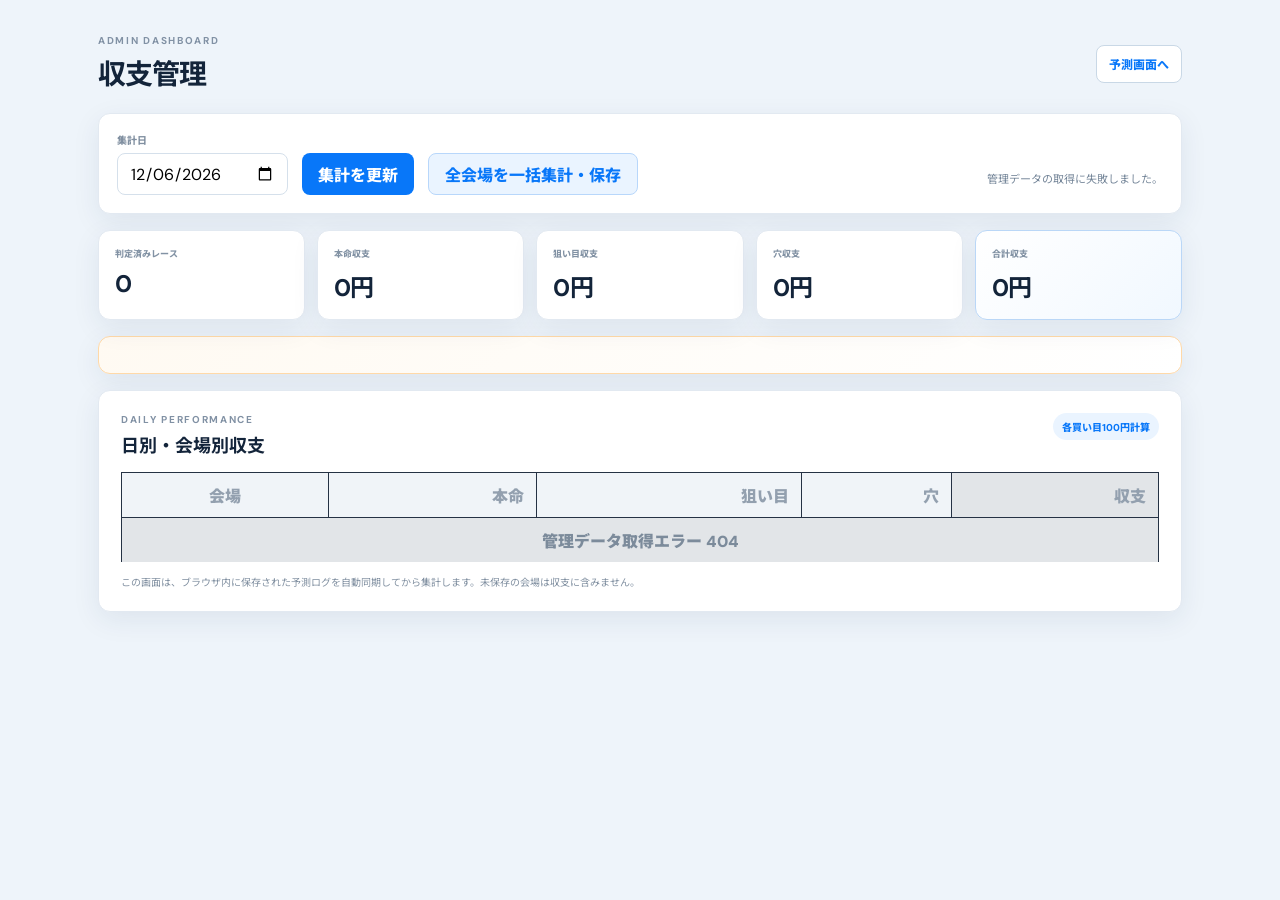
==== admin.html @ e67171b4 "Add files via upload" ====
<!doctype html>
<html lang="ja">
<head>
  <meta charset="UTF-8">
  <meta name="viewport" content="width=device-width, initial-scale=1.0">
  <meta name="robots" content="noindex,nofollow">
  <title>管理画面 | BOAT PREDICT AI</title>
  <link rel="preconnect" href="https://fonts.googleapis.com">
  <link rel="preconnect" href="https://fonts.gstatic.com" crossorigin>
  <link href="https://fonts.googleapis.com/css2?family=DM+Sans:wght@400;600;700;800&family=Noto+Sans+JP:wght@400;600;700;800&display=swap" rel="stylesheet">
  <link rel="stylesheet" href="styles.css?v=20260615-admin-1">
</head>
<body class="admin-page">
  <main class="admin-shell">
    <header class="admin-header">
      <div>
        <p class="eyebrow">ADMIN DASHBOARD</p>
        <h1>収支管理</h1>
      </div>
      <a href="/" class="admin-back">予測画面へ</a>
    </header>

    <section class="admin-control card">
      <div>
        <label for="adminDate">集計日</label>
        <input id="adminDate" type="date">
      </div>
      <button id="adminReload" type="button">集計を更新</button>
      <button id="adminBatchSave" class="admin-secondary-button" type="button">全会場を一括集計・保存</button>
      <p id="adminStatus">管理データを読み込みます。</p>
    </section>

    <section class="admin-summary">
      <article class="card">
        <small>判定済みレース</small>
        <strong id="adminRaceCount">0</strong>
      </article>
      <article class="card">
        <small>本命収支</small>
        <strong id="adminHonmeiTotal">0円</strong>
      </article>
      <article class="card">
        <small>狙い目収支</small>
        <strong id="adminNeraiTotal">0円</strong>
      </article>
      <article class="card">
        <small>穴収支</small>
        <strong id="adminAnaTotal">0円</strong>
      </article>
      <article class="card total">
        <small>合計収支</small>
        <strong id="adminNetTotal">0円</strong>
      </article>
    </section>

    <section id="adminCoverage" class="admin-coverage card" hidden></section>

    <section class="card admin-table-card">
      <div class="admin-table-head">
        <div>
          <p class="eyebrow">DAILY PERFORMANCE</p>
          <h2 id="adminTableTitle">日別・会場別収支</h2>
        </div>
        <span>各買い目100円計算</span>
      </div>
      <div class="admin-table-wrap">
        <table class="admin-table">
          <thead>
            <tr>
              <th>会場</th>
              <th>本命</th>
              <th>狙い目</th>
              <th>穴</th>
              <th>収支</th>
            </tr>
          </thead>
          <tbody id="adminTableBody"></tbody>
          <tfoot id="adminTableFoot"></tfoot>
        </table>
      </div>
      <p class="admin-note">この画面は、ブラウザ内に保存された予測ログを自動同期してから集計します。未保存の会場は収支に含みません。</p>
    </section>
  </main>
  <script src="admin.js?v=20260615-admin-1"></script>
</body>
</html>
---- styles.css ----
:root {
  --navy: #07192c;
  --navy-2: #0d263f;
  --blue: #0877f9;
  --blue-soft: #eaf4ff;
  --cyan: #00b7d8;
  --ink: #13243a;
  --muted: #718096;
  --line: #e2e9f1;
  --bg: #f3f7fb;
  --white: #fff;
  --red: #e8334a;
  --yellow: #f2cf29;
  --green: #10a979;
  --shadow: 0 8px 28px rgba(20, 50, 84, .08);
}

* { box-sizing: border-box; }

html { scroll-behavior: smooth; }

body {
  margin: 0;
  color: var(--ink);
  background: var(--bg);
  font-family: "DM Sans", "Noto Sans JP", sans-serif;
  -webkit-font-smoothing: antialiased;
}

button, input, select { font: inherit; }
button, select { cursor: pointer; }

.app-shell {
  min-height: 100vh;
  display: grid;
  grid-template-columns: 238px minmax(0, 1fr);
}

.sidebar {
  position: fixed;
  inset: 0 auto 0 0;
  width: 238px;
  z-index: 5;
  display: flex;
  flex-direction: column;
  padding: 29px 20px 22px;
  color: #fff;
  background:
    radial-gradient(circle at 10% 80%, rgba(0, 183, 216, .12), transparent 30%),
    linear-gradient(180deg, #06172a, #071d34);
}

.brand {
  display: flex;
  align-items: center;
  gap: 12px;
  margin: 0 8px 45px;
  color: #fff;
  font-size: 12px;
  line-height: 1.1;
  letter-spacing: .16em;
  text-decoration: none;
}

.brand b { color: #42b9ff; }

.brand-mark {
  width: 39px;
  height: 39px;
  display: grid;
  place-items: center;
  border-radius: 10px;
  background: linear-gradient(145deg, #1699ff, #0066ed);
  box-shadow: 0 5px 18px rgba(0, 111, 255, .35);
}

.brand-mark svg { width: 27px; fill: none; stroke: white; stroke-width: 2.2; }

.main-nav { display: grid; gap: 8px; }

.nav-item {
  display: flex;
  align-items: center;
  gap: 13px;
  padding: 13px 15px;
  border-radius: 9px;
  color: #8fa5ba;
  font-size: 14px;
  font-weight: 600;
  text-decoration: none;
  transition: .2s ease;
}

.nav-item:hover { color: #fff; background: rgba(255,255,255,.05); }
.nav-item.active { color: #fff; background: linear-gradient(90deg, rgba(22, 133, 255, .24), rgba(22, 133, 255, .08)); }
.nav-item.active::before { content: ""; position: absolute; left: 20px; width: 3px; height: 24px; border-radius: 4px; background: #1685ff; }
.nav-icon { width: 22px; color: #43a7ff; font-size: 23px; line-height: 1; text-align: center; }

.model-card {
  margin-top: auto;
  padding: 16px;
  border: 1px solid rgba(104, 180, 255, .16);
  border-radius: 11px;
  background: rgba(7, 39, 68, .75);
}

.model-head { display: flex; align-items: center; gap: 7px; color: #b9cee0; font-size: 10px; font-weight: 700; letter-spacing: .1em; }
.model-head span:last-child { margin-left: auto; color: #54aef7; letter-spacing: 0; }
.pulse-dot { width: 6px; height: 6px; border-radius: 50%; background: #28dba8; box-shadow: 0 0 0 4px rgba(40,219,168,.1); }
.model-card p { margin: 11px 0; color: #d9e6f1; font-size: 11px; line-height: 1.7; }
.model-meter { height: 3px; border-radius: 4px; background: #173b5d; overflow: hidden; }
.model-meter span { display: block; width: 82%; height: 100%; background: linear-gradient(90deg, #0877f9, #1ad2dc); }
.model-card small { display: block; margin-top: 8px; color: #5f7e9a; font-size: 9px; }
.sidebar-note { margin: 16px 5px 0; color: #55728d; font-size: 9px; line-height: 1.55; }

main { grid-column: 2; min-width: 0; padding: 0 34px 28px; }

.topbar {
  height: 102px;
  display: flex;
  align-items: center;
  justify-content: space-between;
}

.eyebrow { margin: 0 0 5px; color: #8191a4; font-size: 10px; font-weight: 700; letter-spacing: .17em; }
.topbar h1 { margin: 0; font-size: 24px; letter-spacing: -.03em; }
.top-actions { display: flex; align-items: center; gap: 12px; }
.icon-button { width: 37px; height: 37px; border: 1px solid var(--line); border-radius: 9px; color: #6c7d90; background: #fff; }
.status-chip { display: flex; align-items: center; gap: 7px; padding: 9px 12px; border: 1px solid var(--line); border-radius: 9px; color: #64778b; background: #fff; font-size: 11px; }
.status-chip span { width: 6px; height: 6px; border-radius: 50%; background: #13bc84; }
.status-chip.is-warming span { background: #f5a524; }
.status-chip.is-error span { background: #e5484d; }

.selection-panel {
  display: grid;
  grid-template-columns: 170px 165px minmax(300px, 1fr) 180px;
  gap: 18px;
  align-items: end;
  padding: 20px 22px;
  border: 1px solid var(--line);
  border-radius: 12px;
  background: #fff;
  box-shadow: var(--shadow);
}

.field label, .field-label { display: block; margin-bottom: 8px; color: #687b8f; font-size: 11px; font-weight: 700; }
.field input, .field select {
  width: 100%;
  height: 44px;
  padding: 0 13px;
  border: 1px solid #d7e0e9;
  border-radius: 8px;
  outline: none;
  color: var(--ink);
  background: #fff;
  font-size: 13px;
  font-weight: 600;
}
.field input:focus, .field select:focus { border-color: #7ab9ff; box-shadow: 0 0 0 3px rgba(8,119,249,.08); }
.field-label small { margin-left: 6px; color: #9aa8b5; font-size: 8px; font-weight: 500; }
.venue-status-hint { display: block; margin-top: 6px; color: #0a9a70; font-size: 8px; font-weight: 800; letter-spacing: .02em; }
.recent-dates { display: grid; grid-template-columns: repeat(4, 1fr); gap: 3px; margin-top: 6px; }
.recent-date { min-width: 0; padding: 5px 3px; border: 1px solid #dce4ec; border-radius: 5px; color: #7b8b9c; background: #f8fafc; font-size: 7px; line-height: 1.2; }
.recent-date span, .recent-date b { display: block; white-space: nowrap; }
.recent-date b { margin-top: 2px; color: #0b986f; font-size: 6px; }
.recent-date:hover { border-color: #9cc9f8; color: #0877f9; }
.recent-date.active { border-color: #0877f9; color: #0877f9; background: #eef7ff; }
.recent-date.has-results { border-color: #b9e3d5; background: #f0fbf7; }
.recent-date.active.has-results { border-color: #10a979; box-shadow: 0 0 0 2px rgba(16,169,121,.08); }

.race-selector {
  display: grid;
  grid-template-columns: repeat(12, minmax(22px, 1fr));
  gap: 4px;
}

.race-button {
  height: 50px;
  padding: 0;
  border: 1px solid #dce4ec;
  color: #74859a;
  background: #fff;
  font-size: 11px;
  font-weight: 700;
}
.race-number, .race-result { display: block; }
.race-result { min-height: 9px; margin-top: 3px; color: #10a979; font-size: 7px; letter-spacing: .02em; }
.race-button.verified { border-color: #b7e2d4; background: #f3fbf8; }
.race-button.verified.active .race-result { color: #b9f7e4; }
.race-button:first-child { border-radius: 8px 0 0 8px; }
.race-button:last-child { border-radius: 0 8px 8px 0; }
.race-button:hover { color: var(--blue); background: #f5faff; }
.race-button.active { position: relative; z-index: 1; border-color: var(--blue); color: #fff; background: var(--blue); box-shadow: 0 5px 14px rgba(8,119,249,.25); }
.race-button.completed { color: #738294; background: #f2f5f8; }
.race-button.completed:not(.verified)::after { content: ""; display: block; width: 4px; height: 4px; margin: 2px auto 0; border-radius: 50%; background: #10a979; }
.race-button.completed.active { color: #fff; background: #53687d; border-color: #53687d; box-shadow: 0 5px 14px rgba(67,87,107,.22); }
.race-button.completed.active::after { background: #77efc9; }

.predict-button {
  height: 44px;
  border: 0;
  border-radius: 8px;
  color: #fff;
  background: linear-gradient(120deg, #0877f9, #0766df);
  box-shadow: 0 6px 16px rgba(8,119,249,.25);
  font-size: 13px;
  font-weight: 700;
  transition: transform .18s, box-shadow .18s;
}
.predict-button:hover { transform: translateY(-1px); box-shadow: 0 9px 22px rgba(8,119,249,.32); }
.predict-button:active { transform: translateY(0); }
.button-spark { margin-right: 6px; color: #8eeaff; }

.demo-notice {
  display: flex;
  align-items: center;
  gap: 10px;
  margin: 12px 2px 0;
  color: #718096;
  font-size: 10px;
}
.demo-notice b { padding: 3px 7px; border-radius: 4px; color: #0877f9; background: #e5f2ff; font-size: 9px; letter-spacing: .1em; }

.plan-panel {
  display: grid;
  grid-template-columns: minmax(0, 1.15fr) minmax(320px, .85fr) auto;
  gap: 14px;
  align-items: center;
  margin-top: 14px;
  padding: 18px 20px;
  border: 1px solid #d9e5f0;
  border-radius: 12px;
  background: linear-gradient(135deg, #fff, #f3f9ff);
  box-shadow: var(--shadow);
}
.plan-copy h2 { margin: 0; font-size: 18px; letter-spacing: -.02em; }
.plan-copy p:last-child { margin: 7px 0 0; color: #65778a; font-size: 10px; line-height: 1.6; }
.plan-cards { display: grid; grid-template-columns: 1fr 1fr; gap: 8px; }
.plan-card { padding: 12px; border: 1px solid #e0e8f0; border-radius: 9px; background: #fff; }
.plan-card span { display: block; margin-bottom: 5px; color: #8d9aa8; font-size: 8px; font-weight: 800; letter-spacing: .12em; }
.plan-card strong { display: block; font-size: 15px; }
.plan-card p { margin: 6px 0 0; color: #8493a4; font-size: 9px; line-height: 1.45; }
.plan-card.premium { border-color: #9dccff; background: linear-gradient(145deg, #eef7ff, #fff); }
.plan-card.premium span, .plan-card.premium strong { color: #0877f9; }
.plan-actions { display: grid; gap: 6px; }
.plan-action { min-width: 112px; padding: 8px 10px; border: 1px solid #cfe0ee; border-radius: 7px; color: #617489; background: #fff; font-size: 9px; font-weight: 800; }
.plan-action.active { border-color: #0877f9; color: #fff; background: #0877f9; box-shadow: 0 4px 12px rgba(8,119,249,.2); }

.race-summary {
  display: flex;
  justify-content: space-between;
  align-items: center;
  min-height: 118px;
  padding: 22px 4px 18px;
}
.rainbow-manshu-banner {
  position: relative;
  display: flex;
  align-items: center;
  justify-content: space-between;
  gap: 14px;
  margin-bottom: 14px;
  padding: 16px 18px;
  border-radius: 14px;
  color: #fff;
  background: linear-gradient(90deg, #ff2f6d, #ff9f1c, #ffe600, #12d176, #00a8ff, #725cff, #ff2f6d);
  background-size: 260% 100%;
  box-shadow: 0 18px 45px rgba(255, 80, 120, .24);
  animation: rainbow-flow 5s linear infinite;
  overflow: hidden;
}
.gold-hit-banner {
  color: #3b2a00;
  background: linear-gradient(135deg, #fff8d2, #ffd86b, #b88010, #fff0a6);
  background-size: 220% 100%;
  box-shadow: 0 18px 45px rgba(206, 151, 32, .24);
}
.gold-hit-banner::after { background: rgba(255, 255, 255, .18); }
.gold-hit-banner .eyebrow { color: rgba(55, 38, 0, .7); }
.gold-hit-banner strong {
  color: #fff4b8;
  text-shadow: 0 1px 0 #5f4300, 0 0 14px rgba(255, 236, 126, .85);
  -webkit-text-stroke: .4px #604400;
}
.gold-hit-banner span { color: #4a3500; }
.gold-hit-banner .manshu-list b { color: #3b2a00; background: rgba(255,255,255,.38); }
.rainbow-manshu-banner::after {
  content: "";
  position: absolute;
  inset: 1px;
  border-radius: 13px;
  background: rgba(8, 18, 38, .18);
  pointer-events: none;
}
.rainbow-manshu-banner > * { position: relative; z-index: 1; }
.rainbow-manshu-banner .eyebrow { margin: 0 0 4px; color: rgba(255,255,255,.82); }
.rainbow-manshu-banner strong { display: block; font-size: 22px; letter-spacing: -.03em; }
.rainbow-manshu-banner span { display: block; margin-top: 3px; font-size: 11px; font-weight: 800; }
.manshu-list { display: flex; flex-wrap: wrap; justify-content: flex-end; gap: 6px; max-width: 48%; }
.manshu-list b { padding: 5px 7px; border-radius: 999px; background: rgba(255,255,255,.22); font-size: 9px; white-space: nowrap; }
@keyframes rainbow-flow {
  from { background-position: 0% 50%; }
  to { background-position: 260% 50%; }
}
.race-summary h2 { display: inline; margin: 0 11px 0 0; font-size: 21px; }
.race-time { display: inline; color: #708196; font-size: 12px; font-weight: 600; }
.race-title-line { display: flex; align-items: center; flex-wrap: wrap; gap: 8px; }
.race-type-badge { padding: 5px 9px; border-radius: 999px; font-size: 9px; font-weight: 800; }
.race-type-badge.solid { color: #0877f9; background: #e7f3ff; }
.race-type-badge.balanced { color: #8a6810; background: #fff5d7; }
.race-type-badge.upset { color: #d14a5a; background: #fff0f2; }
.race-type-description { margin: 8px 0 0; color: #8190a1; font-size: 10px; }
.prediction-phase { display: inline-flex; align-items: center; gap: 7px; margin-top: 8px; padding: 5px 8px; border-radius: 5px; font-size: 8px; font-weight: 700; }
.prediction-phase::before { content: ""; width: 5px; height: 5px; border-radius: 50%; }
.prediction-phase.advance { color: #6c61ad; background: #f0edff; }
.prediction-phase.advance::before { background: #7b69d1; }
.prediction-phase.waiting { color: #9a7312; background: #fff7df; }
.prediction-phase.waiting::before { background: #e4ac28; }
.prediction-phase.live { color: #087b59; background: #e7faf3; }
.prediction-phase.live::before { background: #10a979; }
.prediction-phase.completed { color: #65778a; background: #edf2f6; }
.prediction-phase.completed::before { background: #708397; }
.race-tendency { display: flex; gap: 7px; margin-top: 9px; }
.tendency-chip { padding: 5px 8px; border-radius: 5px; font-size: 8px; font-weight: 600; }
.tendency-chip b { margin-left: 3px; font-size: 10px; }
.tendency-chip.solid { color: #0877f9; background: #e8f4ff; }
.tendency-chip.upset { color: #d84e60; background: #fff0f2; }
.condition-grid { display: flex; align-items: center; }
.condition { min-width: 135px; display: flex; align-items: center; gap: 10px; padding: 0 20px; border-left: 1px solid var(--line); }
.condition:first-child { border-left: 0; }
.condition-icon { width: 28px; color: #39a0f8; font-size: 24px; text-align: center; }
.weather-icon { color: #f0ae22; }
.condition small { display: block; margin-bottom: 3px; color: #91a0af; font-size: 9px; }
.condition strong { font-size: 12px; white-space: nowrap; }

.bet-decision-card {
  display: grid;
  grid-template-columns: minmax(180px, .75fr) minmax(240px, 1.35fr) minmax(220px, 1fr);
  gap: 16px;
  align-items: center;
  margin-bottom: 18px;
  padding: 18px 22px;
  border: 1px solid #dce7f1;
  border-radius: 13px;
  background: linear-gradient(135deg, #fbfdff, #f5f9fd);
  box-shadow: var(--shadow);
}
.bet-decision-card h2 { margin: 0; font-size: 17px; }
.bet-decision-card h2 span { display: inline-block; margin-left: 8px; padding: 5px 9px; border-radius: 999px; font-size: 10px; vertical-align: middle; }
.bet-decision-card.kenjitsu h2 span { color: #0877f9; background: #e7f3ff; }
.bet-decision-card.shobu h2 span { color: #9a6a00; background: #fff3d7; }
.bet-decision-card.ana h2 span { color: #d14a5a; background: #fff0f2; }
.bet-decision-card.miokuri h2 span { color: #65778a; background: #edf2f6; }
.bet-decision-body strong { display: block; margin-bottom: 6px; font-size: 15px; }
.bet-decision-body p { margin: 0; color: #66788a; font-size: 10px; line-height: 1.6; }
.bet-decision-tickets { display: flex; flex-wrap: wrap; justify-content: flex-end; gap: 7px; }
.bet-decision-tickets span { padding: 7px 9px; border-radius: 8px; color: #31465b; background: #fff; border: 1px solid #e2eaf2; font-size: 10px; font-weight: 800; }
.bet-decision-tickets b { margin-right: 6px; color: #0877f9; }
.bet-decision-tickets small { margin-left: 6px; color: #8a99a9; font-size: 8px; }
.bet-decision-tickets .no-bet { border-color: #d7e0e8; background: #f7f9fb; }
.bet-decision-tickets .no-bet b { color: #65778a; }

.official-card { margin-bottom: 18px; padding: 21px 24px; border-color: #cbd9e6; background: linear-gradient(135deg, #f7fbff, #fff 58%); }
.official-source { display: flex; align-items: center; justify-content: space-between; }
.official-source h2 { margin: 0; font-size: 16px; }
.official-link { padding: 7px 10px; border: 1px solid #cbddeb; border-radius: 6px; color: #2674b7; background: #fff; font-size: 9px; font-weight: 700; text-decoration: none; }
.official-content { display: grid; grid-template-columns: 1.2fr .8fr .8fr 1.8fr; gap: 18px; align-items: center; margin-top: 17px; }
.official-content small { display: block; margin-bottom: 7px; color: #8a9aaa; font-size: 9px; }
.official-focus > div { display: flex; align-items: center; gap: 6px; }
.official-focus i { color: #8496a8; font-size: 10px; font-style: normal; }
.official-mark { display: inline-grid; place-items: center; width: 21px; height: 21px; margin-left: 5px; border-radius: 50%; font-size: 10px; font-weight: 800; }
.official-mark.main { color: #fff; background: #0877f9; }
.official-mark.second { color: #0877f9; background: #dceeff; }
.official-mark.third { color: #7a6b2e; background: #fff1bd; }
.official-mark.fourth { color: #768594; background: #edf1f4; }
.official-stat { padding-left: 17px; border-left: 1px solid #dce6ee; }
.official-stat strong { display: block; font-size: 18px; }
.official-stat span { color: #8494a5; font-size: 8px; }
.official-summary { margin: 0; color: #52687e; font-size: 10px; line-height: 1.7; }
.official-note { margin: 15px 0 0; padding-top: 11px; border-top: 1px solid #e1e9f0; color: #96a3b0; font-size: 8px; }

.result-card { margin-bottom: 18px; padding: 22px 24px; border-color: #b9dfd2; background: linear-gradient(135deg, #f4fffb, #fff 55%); }
.result-hit-badge { padding: 7px 10px; border-radius: 6px; font-size: 10px; font-weight: 800; }
.result-hit-badge.hit { color: #087b59; background: #ddf8ee; }
.result-hit-badge.miss { color: #b35b21; background: #fff0df; }
.result-grid { display: grid; grid-template-columns: 1.35fr repeat(3, 1fr); gap: 18px; align-items: center; margin-top: 18px; }
.result-grid small { display: block; margin-bottom: 7px; color: #8a9aaa; font-size: 9px; }
.official-result { display: flex; align-items: center; gap: 7px; }
.official-result i { color: #7b8c9d; font-size: 11px; font-style: normal; }
.result-stat { padding-left: 18px; border-left: 1px solid #dce9e5; }
.result-stat strong { font-size: 17px; }
.result-comment { margin: 16px 0 0; padding-top: 13px; border-top: 1px solid #e1ece8; color: #607488; font-size: 10px; line-height: 1.65; }

.prediction-layout { display: grid; grid-template-columns: minmax(0, 1.48fr) minmax(310px, .82fr); gap: 18px; }
.right-stack { display: grid; gap: 18px; }
.card { border: 1px solid var(--line); border-radius: 12px; background: #fff; box-shadow: var(--shadow); }
.main-prediction { padding: 23px 24px; }
.ticket-card, .insight-card { padding: 20px 21px; }
.card-heading { display: flex; align-items: center; justify-content: space-between; }
.card-heading h2 { margin: 0; font-size: 16px; }
.confidence-badge { padding: 7px 10px; border-radius: 6px; color: #0877f9; background: #eaf4ff; font-size: 10px; font-weight: 700; }

.prediction-rows { display: grid; gap: 9px; margin-top: 19px; }
.prediction-row {
  display: grid;
  grid-template-columns: 35px 48px minmax(120px, .9fr) minmax(140px, 1.25fr) 76px;
  align-items: center;
  gap: 11px;
  min-height: 60px;
  padding: 7px 13px;
  border: 1px solid #e8edf3;
  border-radius: 9px;
  transition: .2s ease;
}
.prediction-row:first-child { border-color: #acd4ff; background: linear-gradient(90deg, #f0f8ff, #fff 60%); box-shadow: 0 4px 15px rgba(8,119,249,.08); }
.rank { color: #8b9aab; font-size: 12px; font-weight: 800; text-align: center; }
.rank b { font-size: 20px; color: #0877f9; }
.boat-number { width: 37px; height: 37px; display: grid; place-items: center; border-radius: 5px; font-weight: 800; box-shadow: inset 0 0 0 1px rgba(0,0,0,.08); }
.boat-1 { color: #172536; background: #fff; }
.boat-2 { color: #fff; background: #3f4650; }
.boat-3 { color: #fff; background: #e63b43; }
.boat-4 { color: #fff; background: #4289de; }
.boat-5 { color: #172536; background: #f4dd36; }
.boat-6 { color: #fff; background: #35a975; }
.racer-name strong { display: block; font-size: 13px; }
.racer-name span { color: #99a6b4; font-size: 9px; }
.score-bar { height: 5px; border-radius: 5px; background: #edf1f5; overflow: hidden; }
.score-bar span { display: block; height: 100%; border-radius: inherit; background: linear-gradient(90deg, #0877f9, #25c5e4); }
.score-detail { margin-top: 5px; color: #8c9aaa; font-size: 9px; }
.win-rate { text-align: right; }
.win-rate strong { display: block; font-size: 16px; }
.win-rate span { color: #95a2b1; font-size: 9px; }

.ticket-type { padding: 5px 8px; border-radius: 5px; color: #63758a; background: #f0f3f6; font-size: 9px; font-weight: 700; }
.ticket-section { margin-top: 15px; }
.ticket-section + .ticket-section { padding-top: 13px; border-top: 1px solid var(--line); }
.ticket-section-title { display: flex; align-items: center; justify-content: space-between; margin-bottom: 8px; }
.ticket-section-title b { font-size: 11px; }
.ticket-section-title span { color: #95a3b1; font-size: 8px; }
.solid-ticket-section .ticket-section-title b { color: #0877f9; }
.aim-ticket-section .ticket-section-title b { color: #9a6a00; }
.upset-ticket-section .ticket-section-title b { color: #dc5262; }
.main-ticket { display: flex; align-items: center; gap: 9px; margin-top: 17px; padding: 14px; border-radius: 9px; background: #071f37; }
.ticket-section .main-ticket { margin-top: 0; }
.aim-main-ticket { background: linear-gradient(120deg, #332a12, #182d3f); }
.upset-main-ticket { background: linear-gradient(120deg, #351b2b, #18253a); }
.ticket-label { margin-right: auto; color: #829cb3; font-size: 9px; }
.ticket-meta { margin-left: auto; color: #9db2c5; font-size: 8px; font-weight: 800; white-space: nowrap; }
.ticket-boat { width: 32px; height: 32px; display: grid; place-items: center; border-radius: 5px; font-size: 13px; font-weight: 800; }
.ticket-arrow { color: #567087; font-size: 11px; }
.sub-tickets { display: flex; gap: 7px; margin-top: 9px; }
.sub-ticket { flex: 1; display: grid; justify-items: center; gap: 3px; padding: 8px; border: 1px solid var(--line); border-radius: 7px; font-size: 11px; font-weight: 700; }
.sub-ticket-combo { display: flex; align-items: center; justify-content: center; gap: 5px; }
.sub-ticket-combo i { color: #91a0af; font-style: normal; }
.sub-ticket small { color: #8e9cac; font-size: 7px; white-space: nowrap; }
.sub-ticket.locked { color: #8796a6; background: #f2f5f8; border-style: dashed; }
.ticket-note { margin: 11px 0 0; padding: 9px 10px; border-radius: 8px; color: #738296; background: #f3f7fb; font-size: 9px; line-height: 1.5; }
.ticket-note.go { color: #0b8060; background: #e9faf4; }
.ticket-note.selective { color: #8a6810; background: #fff7df; }
.ticket-note.watch { color: #9b4956; background: #fff0f2; }
.ticket-note.kenjitsu { color: #0b6e94; background: #eaf7ff; }
.ticket-note.shobu { color: #94620b; background: #fff5df; }
.ticket-note.ana { color: #a23b55; background: #fff0f4; }
.ticket-note.miokuri { color: #6f7b88; background: #f1f4f7; }
.spark-icon { width: 31px; height: 31px; display: grid; place-items: center; border-radius: 50%; color: #fff; background: linear-gradient(135deg, #1688ff, #04c2d6); }
.scenario-text { margin: 14px 0 12px; color: #485d72; font-size: 11px; line-height: 1.75; }
.factor-list { display: flex; flex-wrap: wrap; gap: 6px; }
.factor { padding: 5px 7px; border-radius: 5px; color: #3479b9; background: #eef7ff; font-size: 9px; font-weight: 600; }

.value-card, .ranking-card { min-width: 0; margin-top: 18px; padding: 22px 24px; overflow: hidden; }
.value-legend { display: flex; align-items: center; gap: 9px; color: #8b99a9; font-size: 9px; }
.value-legend b { padding: 5px 8px; border-radius: 5px; color: #0877f9; background: #eaf4ff; }
.section-description { margin: 9px 0 16px; color: #8493a3; font-size: 10px; line-height: 1.6; }
.value-picks { display: grid; grid-template-columns: repeat(5, minmax(130px, 1fr)); gap: 9px; }
.value-pick { position: relative; padding: 14px; border: 1px solid var(--line); border-radius: 9px; background: #fbfdff; }
.value-pick:first-child { border-color: #9dccff; background: linear-gradient(145deg, #eef7ff, #fff); }
.locked-pick { min-height: 138px; display: flex; flex-direction: column; justify-content: center; border-style: dashed; background: #f8fbfe; }
.locked-pick strong { font-size: 13px; }
.locked-pick p { margin: 8px 0; color: #7d8c9b; font-size: 9px; line-height: 1.45; }
.locked-pick a { color: #0877f9; font-size: 9px; font-weight: 800; text-decoration: none; }
.value-rank { position: absolute; top: 9px; right: 10px; color: #a1adba; font-size: 9px; font-weight: 700; }
.value-combination { display: flex; align-items: center; gap: 5px; margin-bottom: 13px; }
.value-combination .table-boat { width: 27px; height: 27px; }
.value-combination i { color: #96a5b4; font-size: 9px; font-style: normal; }
.value-stats { display: grid; grid-template-columns: 1fr 1fr; gap: 8px; }
.value-stat small { display: block; margin-bottom: 2px; color: #9aa7b4; font-size: 8px; }
.value-stat strong { font-size: 12px; }
.value-score { margin-top: 11px; padding-top: 9px; border-top: 1px solid #e7edf3; display: flex; align-items: baseline; justify-content: space-between; }
.value-score span { color: #8090a0; font-size: 8px; }
.value-score strong { color: #0877f9; font-size: 16px; }
.value-judgement { display: inline-block; margin-top: 7px; padding: 3px 6px; border-radius: 4px; color: #0d956d; background: #e9faf4; font-size: 8px; font-weight: 700; }
.value-judgement.watch { color: #9a7312; background: #fff7df; }
.data-caution { margin: 12px 0 0; color: #a1adba; font-size: 9px; }

.ranking-tabs { display: flex; padding: 3px; border-radius: 7px; background: #edf2f7; }
.ranking-tab { padding: 6px 12px; border: 0; border-radius: 5px; color: #748599; background: transparent; font-size: 9px; font-weight: 700; }
.ranking-tab.active { color: #fff; background: #0877f9; box-shadow: 0 3px 8px rgba(8,119,249,.2); }
.race-ranking-list { width: 100%; min-width: 0; display: grid; grid-template-columns: repeat(6, minmax(0, 1fr)); gap: 8px; }
.race-rank-item { min-width: 0; width: 100%; padding: 12px; overflow: hidden; border: 1px solid var(--line); border-radius: 8px; color: inherit; background: #fff; text-align: left; transition: .18s ease; }
.race-rank-item:hover { border-color: #99caff; transform: translateY(-1px); }
.race-rank-item.selected { border-color: #0877f9; background: #eef7ff; }
.race-rank-item.completed { background: #f7f9fb; }
.race-rank-item.completed .race-rank-head span::before { content: "終了 "; color: #10a979; }
.race-rank-head { display: flex; align-items: center; justify-content: space-between; }
.race-rank-head, .race-rank-label { white-space: nowrap; }
.race-rank-head strong { font-size: 14px; }
.race-rank-head span { color: #96a4b3; font-size: 8px; }
.race-rank-meter { display: block; width: 100%; max-width: 100%; height: 4px; margin: 9px 0 6px; border-radius: 5px; background: #edf1f5; overflow: hidden; }
.race-rank-meter span { display: block; height: 100%; border-radius: inherit; background: linear-gradient(90deg, #0877f9, #23c1de); }
.race-rank-item.upset .race-rank-meter span { background: linear-gradient(90deg, #ed5265, #f2a84a); }
.race-rank-label { color: #718397; font-size: 8px; }

.premium-feature { position: relative; }
.premium-feature.is-locked { overflow: hidden; }
.premium-feature.is-locked > :not(.premium-lock) { filter: blur(1.2px); opacity: .52; pointer-events: none; }
.premium-lock {
  position: absolute;
  inset: 14px;
  z-index: 2;
  display: grid;
  place-items: center;
  align-content: center;
  padding: 18px;
  border: 1px solid #b9d9f7;
  border-radius: 10px;
  background: rgba(255,255,255,.86);
  text-align: center;
  backdrop-filter: blur(4px);
}
.premium-lock span { margin-bottom: 6px; color: #0877f9; font-size: 9px; font-weight: 900; letter-spacing: .16em; }
.premium-lock strong { font-size: 17px; }
.premium-lock p { max-width: 360px; margin: 8px 0 11px; color: #65778a; font-size: 10px; line-height: 1.55; }
.premium-lock a { padding: 8px 11px; border-radius: 7px; color: #fff; background: #0877f9; font-size: 10px; font-weight: 800; text-decoration: none; }
.is-premium .premium-lock { display: none; }
.performance-card { margin-top: 18px; padding: 22px 24px; min-height: 300px; }
.daily-performance { margin-top: 14px; padding: 15px; border: 1px solid #dfe8f1; border-radius: 10px; background: linear-gradient(145deg, #fbfdff, #f6faff); }
.daily-performance-head { display: flex; align-items: flex-start; justify-content: space-between; gap: 12px; margin-bottom: 12px; }
.daily-performance h3, .performance-card h2 { margin: 0; font-size: 15px; letter-spacing: -.02em; }
.daily-performance-head > span { padding: 5px 8px; border-radius: 5px; color: #0877f9; background: #eaf4ff; font-size: 9px; font-weight: 700; white-space: nowrap; }
.daily-performance-grid { display: grid; grid-template-columns: repeat(6, minmax(0, 1fr)); gap: 8px; }
.daily-stat { padding: 11px; border: 1px solid #e4ebf2; border-radius: 8px; background: #fff; }
.daily-stat small { display: block; margin-bottom: 5px; color: #8b99a8; font-size: 8px; font-weight: 700; }
.daily-stat strong { margin-right: 4px; color: #13243a; font-size: 22px; line-height: 1; }
.daily-stat span { color: #8e9bab; font-size: 9px; font-weight: 700; }
.daily-stat.hit strong { color: #0a9a70; }
.daily-stat.target strong { color: #d27a1f; }
.daily-stat.quinella strong { color: #8a63d2; }
.daily-stat.axis strong { color: #0877f9; }
.daily-performance-note { margin: 10px 0 0; color: #8b99a8; font-size: 9px; line-height: 1.5; }
.learning-note { margin: 0 0 14px; padding: 11px 13px; border-radius: 8px; color: #53677b; background: #f5f8fb; font-size: 10px; line-height: 1.65; }
.learning-note b { margin-right: 7px; color: #0877f9; }
.performance-race-list { display: grid; grid-template-columns: repeat(2, minmax(0, 1fr)); gap: 9px; margin-top: 14px; }
.performance-empty { margin: 0; color: #8393a4; font-size: 10px; }
.performance-race { padding: 12px; border: 1px solid var(--line); border-radius: 9px; background: #fff; }
.performance-race.hit { border-color: #bde4d6; background: #f3fbf8; }
.performance-race.miss { border-color: #f0c5cc; background: #fff7f8; }
.performance-race-head { display: flex; align-items: center; justify-content: space-between; gap: 8px; }
.performance-race-head strong { font-size: 14px; }
.performance-race-head span { padding: 4px 6px; border-radius: 5px; color: #7d8b9a; background: #edf2f6; font-size: 8px; font-weight: 700; white-space: nowrap; }
.performance-race.hit .performance-race-head span { color: #0b8d68; background: #daf6ec; }
.performance-race.miss .performance-race-head span { color: #cf4053; background: #ffe7eb; }
.performance-result { display: flex; align-items: baseline; gap: 7px; margin-top: 8px; }
.performance-result small { color: #96a4b3; font-size: 8px; font-weight: 700; }
.performance-result b { font-size: 12px; }
.performance-result em { margin-left: auto; color: #6f7f91; font-size: 9px; font-style: normal; }
.performance-money { display: grid; gap: 3px; margin-top: 8px; padding: 8px; border-radius: 7px; background: #f4f7fa; }
.performance-money small { color: #8d9aaa; font-size: 8px; font-weight: 800; }
.performance-money b { font-size: 14px; }
.performance-money span { color: #7e8d9d; font-size: 8px; line-height: 1.35; }
.performance-money.plus b { color: #0a9a70; }
.performance-money.minus b { color: #cf4053; }
.performance-picks { display: flex; flex-wrap: wrap; gap: 5px; margin-top: 9px; }
.performance-picks span { padding: 4px 6px; border-radius: 5px; color: #52677c; background: #eef3f8; font-size: 9px; font-weight: 700; }
.performance-picks span.matched { color: #fff; background: #10a979; }
.simulated-profit-card { margin-top: 16px; padding: 18px; border: 1px solid #d9e5f0; border-radius: 13px; background: linear-gradient(135deg, #fff, #f5faff); }
.simulated-profit-head { display: flex; align-items: flex-start; justify-content: space-between; gap: 14px; }
.simulated-profit-head h3 { margin: 0; font-size: 16px; letter-spacing: -.02em; }
.simulated-profit-head > span { padding: 7px 10px; border-radius: 999px; background: #eef4fb; font-size: 10px; font-weight: 900; white-space: nowrap; }
.simulated-profit-head > span.plus { color: #0a9a70; background: #e6f8f1; }
.simulated-profit-head > span.minus { color: #cf4053; background: #fff0f2; }
.simulated-profit-note { margin: 12px 0 0; color: #7f8e9e; font-size: 9px; line-height: 1.5; }
.strategy-profit-grid { display: grid; grid-template-columns: repeat(3, minmax(0, 1fr)); gap: 10px; margin-top: 14px; min-width: 0; }
.strategy-profit-grid article { min-width: 0; padding: 13px; border: 1px solid #e4ebf2; border-radius: 11px; background: #fff; box-shadow: 0 8px 20px rgba(19, 37, 58, .04); }
.strategy-profit-grid article.honmei { border-color: #cfe3ff; }
.strategy-profit-grid article.nerai { border-color: #d8e8df; }
.strategy-profit-grid article.ana { border-color: #f0d8df; }
.strategy-profit-title { display: flex; align-items: baseline; justify-content: space-between; gap: 8px; }
.strategy-profit-title small { color: #7d8c9c; font-size: 9px; font-weight: 900; letter-spacing: .08em; }
.strategy-profit-title span { color: #8b99a8; font-size: 8px; font-weight: 700; white-space: nowrap; }
.strategy-profit-grid strong { display: block; margin-top: 10px; font-size: clamp(20px, 2.2vw, 26px); line-height: 1; letter-spacing: -.03em; overflow-wrap: anywhere; }
.strategy-profit-metrics { display: grid; grid-template-columns: repeat(2, minmax(0, 1fr)); gap: 6px; margin-top: 12px; }
.strategy-profit-metrics span { display: grid; gap: 2px; min-width: 0; padding: 7px; border-radius: 8px; background: #f5f8fb; }
.strategy-profit-metrics small { color: #97a4b3; font-size: 7px; font-weight: 900; letter-spacing: .06em; }
.strategy-profit-metrics b { color: #33485d; font-size: 10px; line-height: 1.2; word-break: keep-all; }
.strategy-profit-grid article.plus strong { color: #0a9a70; }
.strategy-profit-grid article.minus strong { color: #cf4053; }

.racer-card { margin-top: 18px; padding: 22px 24px 10px; }
.legend { display: flex; align-items: center; gap: 7px; color: #8a99aa; font-size: 9px; }
.legend i { width: 28px; height: 3px; border-radius: 5px; background: linear-gradient(90deg, #0877f9 60%, #e1e7ed 60%); }
.table-wrap { margin-top: 15px; overflow-x: auto; }
table { width: 100%; border-collapse: collapse; min-width: 1120px; }
th { padding: 9px 10px; border-bottom: 1px solid var(--line); color: #93a0af; font-size: 9px; font-weight: 600; text-align: left; }
td { padding: 11px 10px; border-bottom: 1px solid #edf1f5; font-size: 11px; }
tbody tr:last-child td { border-bottom: 0; }
.table-boat { width: 25px; height: 25px; display: grid; place-items: center; border-radius: 4px; font-size: 10px; font-weight: 800; }
.grade { display: inline-block; min-width: 26px; padding: 3px 5px; border-radius: 4px; color: #1877c9; background: #ebf5fe; font-size: 9px; font-weight: 700; text-align: center; }
.grade.B1 { color: #718096; background: #f0f2f5; }
.ai-score { font-weight: 800; color: #0877f9; }
.exhibition-pending { color: #9ba7b3; font-size: 9px; }
.exhibition-impact { font-size: 9px; font-weight: 700; }
.exhibition-impact.up { color: #0a9a70; }
.exhibition-impact.down { color: #d15a69; }
.exhibition-impact.flat { color: #8998a7; }
.popularity { display: flex; align-items: center; gap: 7px; }
.popularity span { height: 4px; max-width: 55px; border-radius: 5px; background: #b9c4cf; }
.racer-comment { min-width: 190px; color: #52687d; font-size: 10px; line-height: 1.55; }
.racer-comment b { display: inline-block; margin-right: 5px; padding: 2px 5px; border-radius: 4px; color: #0877f9; background: #eaf4ff; font-size: 7px; letter-spacing: .05em; }
.comment-disclaimer { margin: 9px 0 3px; color: #9ca8b4; font-size: 8px; }

.loading-state { padding: 65px 20px; text-align: center; }
.radar { position: relative; width: 64px; height: 64px; margin: 0 auto 20px; border: 1px solid #abd3ff; border-radius: 50%; background: #eaf5ff; overflow: hidden; }
.radar::before, .radar::after { content: ""; position: absolute; background: #bcdcff; }
.radar::before { width: 1px; height: 100%; left: 50%; }
.radar::after { width: 100%; height: 1px; top: 50%; left: 0; }
.radar span { position: absolute; inset: 9px; border: 1px solid #c9e3ff; border-radius: 50%; }
.radar i { position: absolute; inset: 50% 50% 0 0; transform-origin: bottom right; background: linear-gradient(45deg, transparent 45%, rgba(8,119,249,.45)); animation: scan 1s linear infinite; }
.loading-state h2 { margin: 0 0 7px; font-size: 17px; }
.loading-state p { color: #8191a2; font-size: 11px; }
.loading-bar { width: 240px; height: 4px; margin: 18px auto 0; border-radius: 4px; background: #dfe8f0; overflow: hidden; }
.loading-bar span { display: block; width: 35%; height: 100%; background: #0877f9; animation: loading 1.2s ease-in-out infinite; }
.unavailable-state { margin-top: 18px; padding: 38px 24px; border: 1px solid #d7e2eb; border-radius: 12px; background: #fff; text-align: center; box-shadow: var(--shadow); }
.unavailable-state strong { display: block; color: #40566b; font-size: 17px; }
.unavailable-state p { margin: 9px 0 15px; color: #8493a3; font-size: 11px; }
.unavailable-state a { color: #0877f9; font-size: 10px; font-weight: 700; text-decoration: none; }
@keyframes scan { to { transform: rotate(360deg); } }
@keyframes loading { from { transform: translateX(-110%); } to { transform: translateX(300%); } }

footer { display: flex; justify-content: space-between; padding: 22px 3px 0; color: #9aa7b3; font-size: 9px; }

.admin-page { background: #eef4fa; }
.admin-shell { max-width: 1120px; margin: 0 auto; padding: 34px 18px 46px; }
.admin-header { display: flex; align-items: center; justify-content: space-between; gap: 16px; margin-bottom: 20px; }
.admin-header h1 { margin: 0; font-size: 28px; letter-spacing: -.03em; }
.admin-back { padding: 9px 12px; border: 1px solid #c9d8e6; border-radius: 8px; color: #0877f9; background: #fff; font-size: 12px; font-weight: 800; text-decoration: none; }
.admin-control { display: flex; align-items: end; gap: 14px; margin-bottom: 16px; padding: 18px; }
.admin-control label { display: block; margin-bottom: 6px; color: #8190a1; font-size: 10px; font-weight: 800; }
.admin-control input { height: 42px; padding: 0 12px; border: 1px solid #d5e0eb; border-radius: 8px; background: #fff; }
.admin-control button { height: 42px; padding: 0 16px; border: 0; border-radius: 8px; color: #fff; background: #0877f9; font-weight: 800; }
.admin-control button:disabled { opacity: .55; }
.admin-control .admin-secondary-button { color: #0877f9; background: #eaf4ff; border: 1px solid #b8d7fb; }
.admin-control .admin-secondary-button:hover { background: #dff0ff; }
.admin-control p { margin: 0 0 9px auto; color: #758699; font-size: 11px; }
.admin-summary { display: grid; grid-template-columns: repeat(5, minmax(0, 1fr)); gap: 12px; margin-bottom: 16px; }
.admin-summary article { padding: 16px; }
.admin-summary small { display: block; color: #8292a4; font-size: 9px; font-weight: 800; }
.admin-summary strong { display: block; margin-top: 8px; font-size: 24px; letter-spacing: -.03em; }
.admin-summary .total { border-color: #bad7f7; background: linear-gradient(135deg, #fff, #f1f8ff); }
.admin-summary strong.plus, .admin-table .plus { color: #0a9a70; }
.admin-summary strong.minus, .admin-table .minus { color: #cf4053; }
.admin-coverage { display: flex; justify-content: space-between; gap: 16px; margin-bottom: 16px; padding: 18px; border-color: #ffd9a8; background: linear-gradient(135deg, #fffaf2, #fff); }
.admin-coverage h2 { margin: 0; color: #9a6200; font-size: 18px; }
.admin-coverage p:not(.eyebrow) { margin: 8px 0 0; color: #7b6645; font-size: 11px; line-height: 1.7; }
.admin-coverage span { align-self: flex-start; max-width: 48%; padding: 8px 10px; border-radius: 8px; color: #8a5b00; background: #fff3dc; font-size: 10px; font-weight: 800; line-height: 1.6; }
.admin-table-card { padding: 22px; }
.admin-table-head { display: flex; justify-content: space-between; gap: 12px; margin-bottom: 14px; }
.admin-table-head h2 { margin: 0; font-size: 18px; }
.admin-table-head span { align-self: start; padding: 6px 9px; border-radius: 999px; color: #0877f9; background: #eaf4ff; font-size: 10px; font-weight: 800; white-space: nowrap; }
.admin-table-wrap { overflow-x: auto; }
.admin-table { width: 100%; min-width: 640px; border-collapse: collapse; background: #fff; }
.admin-table th, .admin-table td { padding: 10px 12px; border: 1px solid #253244; text-align: right; font-size: 16px; }
.admin-table th:first-child, .admin-table td:first-child { text-align: center; }
.admin-table thead th, .admin-table tfoot th { background: #f0f4f8; font-weight: 900; }
.admin-table td:last-child, .admin-table th:last-child { background: #e2e5e8; font-weight: 900; }
.admin-empty { color: #7c8b9b; text-align: center !important; }
.admin-note { margin: 12px 0 0; color: #8190a1; font-size: 10px; }

@media (max-width: 1180px) {
  .plan-panel { grid-template-columns: 1fr; }
  .plan-actions { display: flex; }
  .selection-panel { grid-template-columns: 1fr 1fr; }
  .race-field { grid-column: 1 / -1; }
  .prediction-layout { grid-template-columns: 1fr; }
  .right-stack { grid-template-columns: 1fr 1fr; }
  .condition { min-width: auto; padding: 0 12px; }
  .official-content { grid-template-columns: 1fr 1fr; }
  .official-summary { grid-column: 1 / -1; }
  .result-grid { grid-template-columns: 1fr 1fr; }
  .result-stat:nth-child(3) { border-left: 0; padding-left: 0; }
  .bet-decision-card { grid-template-columns: 1fr; }
  .bet-decision-tickets { justify-content: flex-start; }
  .value-picks { grid-template-columns: repeat(3, 1fr); }
  .race-ranking-list { grid-template-columns: repeat(4, minmax(0, 1fr)); }
  .daily-performance-grid { grid-template-columns: repeat(2, minmax(0, 1fr)); }
  .performance-race-list { grid-template-columns: 1fr; }
  .strategy-profit-grid { grid-template-columns: 1fr; }
}

@media (max-width: 820px) {
  .admin-summary { grid-template-columns: repeat(2, minmax(0, 1fr)); }
  .admin-control { align-items: stretch; flex-direction: column; }
  .admin-control p { margin: 0; }
  .admin-coverage { display: block; }
  .admin-coverage span { display: block; max-width: none; margin-top: 10px; }
  .app-shell { display: block; }
  .sidebar { position: static; width: 100%; height: auto; padding: 16px 18px; flex-direction: row; align-items: center; }
  .brand { margin: 0 auto 0 0; }
  .main-nav { display: flex; }
  .nav-item { padding: 10px; font-size: 0; }
  .nav-item.active::before, .model-card, .sidebar-note { display: none; }
  main { padding: 0 16px 24px; }
  .plan-panel { padding: 16px; }
  .selection-panel { grid-template-columns: 1fr; }
  .race-field { grid-column: auto; }
  .race-selector { grid-template-columns: repeat(6, 1fr); }
  .race-button:first-child, .race-button:last-child { border-radius: 6px; }
  .race-button { border-radius: 6px; }
  .rainbow-manshu-banner { display: block; }
  .manshu-list { justify-content: flex-start; max-width: none; margin-top: 10px; }
  .race-summary { align-items: flex-start; flex-direction: column; gap: 20px; }
  .bet-decision-card { padding: 16px; }
  .condition-grid { width: 100%; display: grid; grid-template-columns: 1fr 1fr; gap: 12px; }
  .condition, .condition:first-child { padding: 0; border: 0; }
  .prediction-row { grid-template-columns: 29px 40px 1fr 62px; }
  .prediction-row .score-info { display: none; }
  .right-stack { grid-template-columns: 1fr; }
  .official-content { grid-template-columns: 1fr 1fr; }
  .result-grid { grid-template-columns: 1fr 1fr; }
  .value-picks { grid-template-columns: 1fr 1fr; }
  .race-ranking-list { grid-template-columns: repeat(3, minmax(0, 1fr)); }
  .daily-performance-grid { grid-template-columns: repeat(2, minmax(0, 1fr)); }
  .performance-race-list { grid-template-columns: 1fr; }
  footer { display: block; line-height: 1.6; }
}

@media (max-width: 480px) {
  .topbar { height: 85px; }
  .status-chip { display: none; }
  .main-nav .nav-item:nth-child(2), .main-nav .nav-item:nth-child(3) { display: none; }
  .selection-panel { padding: 17px; }
  .plan-cards { grid-template-columns: 1fr; }
  .plan-actions { display: grid; }
  .demo-notice { align-items: flex-start; line-height: 1.5; }
  .main-prediction, .racer-card, .value-card, .ranking-card, .performance-card { padding: 19px 15px; }
  .result-card { padding: 19px 15px; }
  .official-card { padding: 19px 15px; }
  .official-source { align-items: flex-start; gap: 12px; }
  .official-link { white-space: nowrap; }
  .official-content { grid-template-columns: 1fr; }
  .official-stat { padding: 11px 0 0; border-left: 0; border-top: 1px solid #e1e9f0; }
  .official-summary { grid-column: auto; }
  .result-grid { grid-template-columns: 1fr; gap: 14px; }
  .result-stat, .result-stat:nth-child(3) { padding: 12px 0 0; border-left: 0; border-top: 1px solid #e1ece8; }
  .value-picks { grid-template-columns: 1fr; }
  .race-ranking-list { grid-template-columns: repeat(2, minmax(0, 1fr)); }
  .daily-performance { padding: 13px; }
  .daily-performance-head { display: block; }
  .daily-performance-head > span { display: inline-block; margin-top: 8px; }
  .simulated-profit-head { display: block; }
  .simulated-profit-head > span { display: inline-block; margin-top: 10px; }
  .strategy-profit-grid { grid-template-columns: 1fr; }
  .value-legend span { display: none; }
}
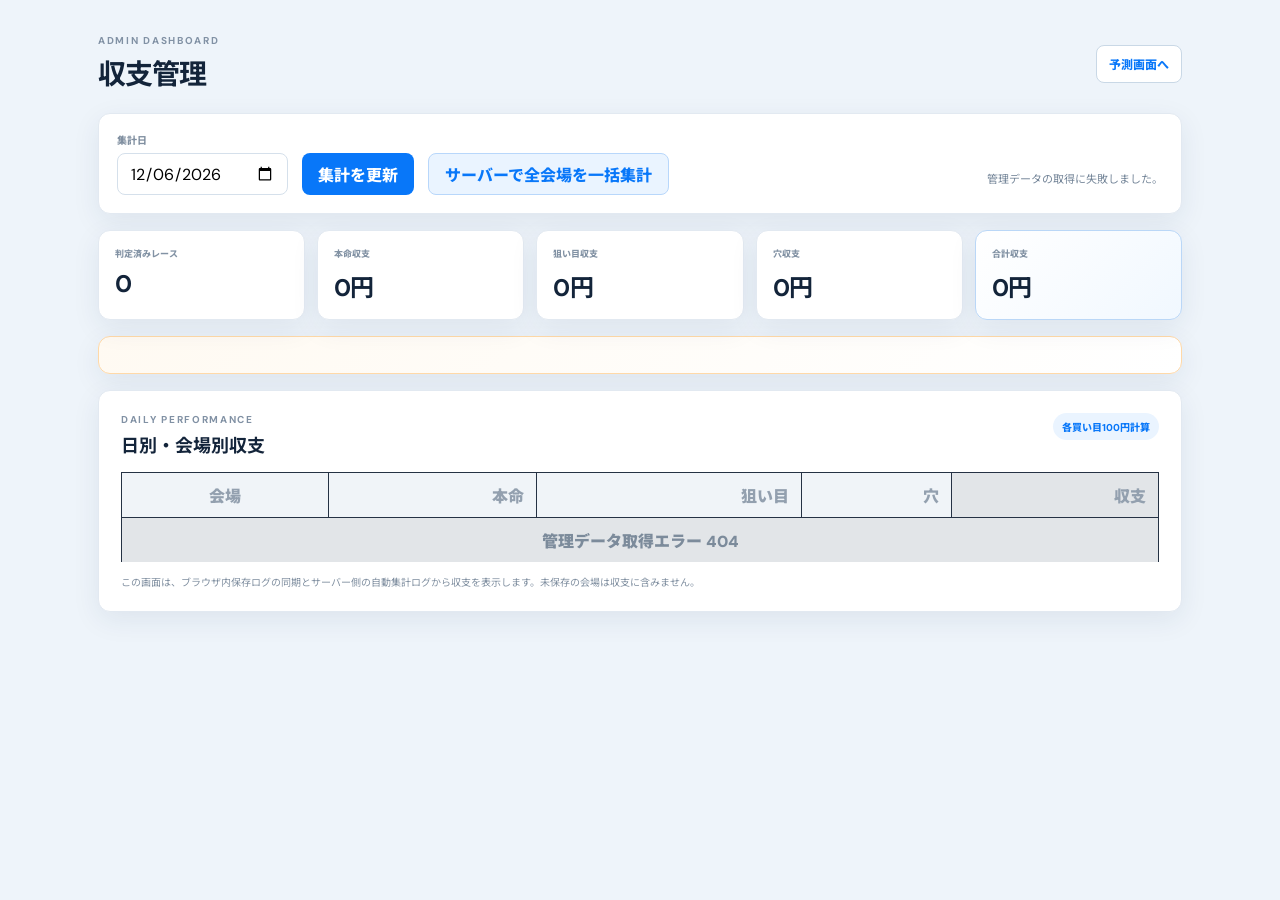
==== commit 27bf6da0: "Add files via upload" ====
--- a/admin.html
+++ b/admin.html
@@ -26,7 +26,7 @@
         <input id="adminDate" type="date">
       </div>
       <button id="adminReload" type="button">集計を更新</button>
-      <button id="adminBatchSave" class="admin-secondary-button" type="button">全会場を一括集計・保存</button>
+      <button id="adminBatchSave" class="admin-secondary-button" type="button">サーバーで全会場を一括集計</button>
       <p id="adminStatus">管理データを読み込みます。</p>
     </section>
 
@@ -78,7 +78,7 @@
           <tfoot id="adminTableFoot"></tfoot>
         </table>
       </div>
-      <p class="admin-note">この画面は、ブラウザ内に保存された予測ログを自動同期してから集計します。未保存の会場は収支に含みません。</p>
+      <p class="admin-note">この画面は、ブラウザ内保存ログの同期とサーバー側の自動集計ログから収支を表示します。未保存の会場は収支に含みません。</p>
     </section>
   </main>
   <script src="admin.js?v=20260615-admin-1"></script>
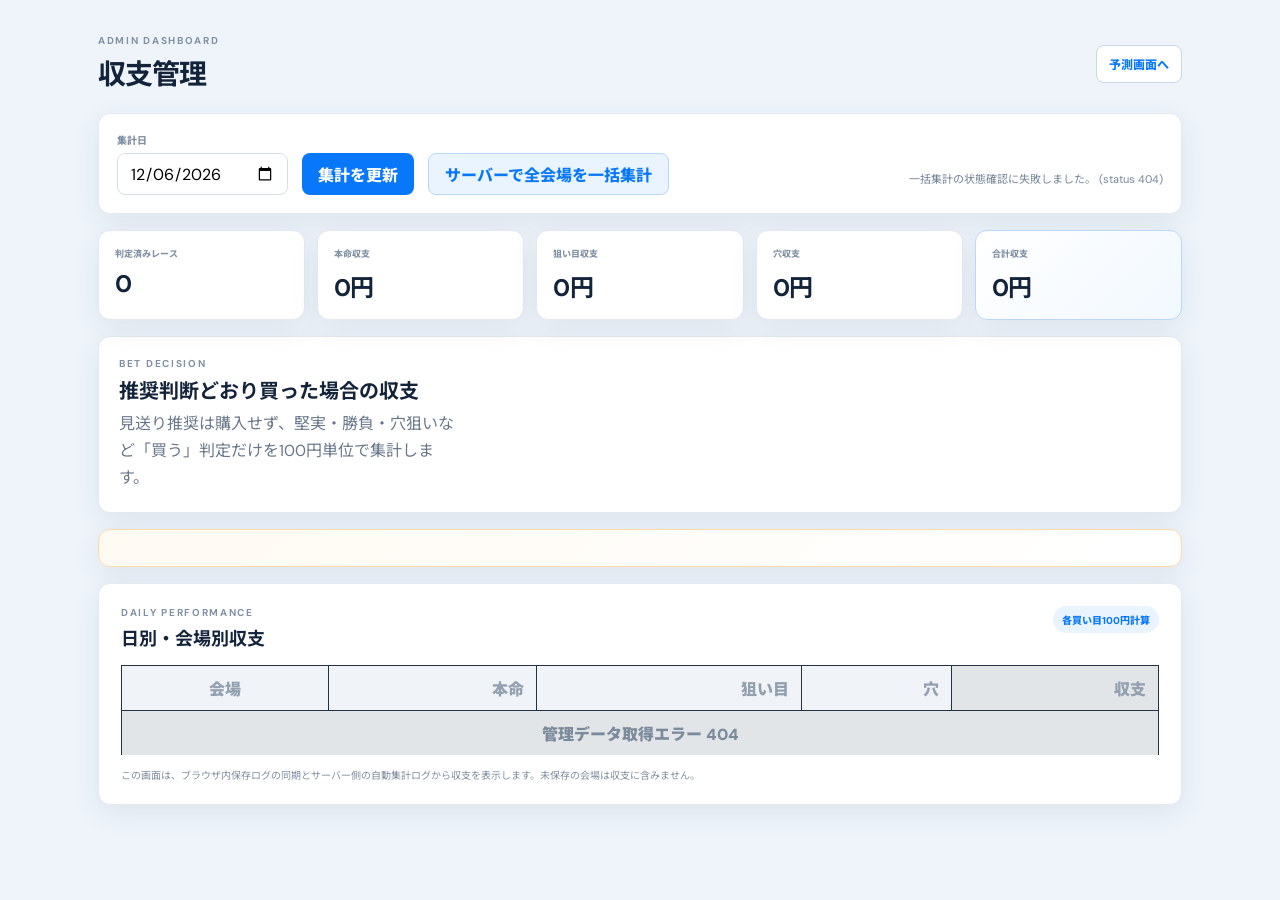
==== commit 3ed5b171: "Add files via upload" ====
--- a/admin.html
+++ b/admin.html
@@ -8,7 +8,7 @@
   <link rel="preconnect" href="https://fonts.googleapis.com">
   <link rel="preconnect" href="https://fonts.gstatic.com" crossorigin>
   <link href="https://fonts.googleapis.com/css2?family=DM+Sans:wght@400;600;700;800&family=Noto+Sans+JP:wght@400;600;700;800&display=swap" rel="stylesheet">
-  <link rel="stylesheet" href="styles.css?v=20260615-admin-1">
+  <link rel="stylesheet" href="styles.css?v=20260616-admin-bet-mode">
 </head>
 <body class="admin-page">
   <main class="admin-shell">
@@ -53,6 +53,15 @@
       </article>
     </section>
 
+    <section class="admin-bet-mode card">
+      <div>
+        <p class="eyebrow">BET DECISION</p>
+        <h2>推奨判断どおり買った場合の収支</h2>
+        <p>見送り推奨は購入せず、堅実・勝負・穴狙いなど「買う」判定だけを100円単位で集計します。</p>
+      </div>
+      <div id="adminBetModeGrid" class="admin-bet-mode-grid"></div>
+    </section>
+
     <section id="adminCoverage" class="admin-coverage card" hidden></section>
 
     <section class="card admin-table-card">
@@ -81,6 +90,6 @@
       <p class="admin-note">この画面は、ブラウザ内保存ログの同期とサーバー側の自動集計ログから収支を表示します。未保存の会場は収支に含みません。</p>
     </section>
   </main>
-  <script src="admin.js?v=20260615-admin-1"></script>
+  <script src="admin.js?v=20260616-admin-bet-mode"></script>
 </body>
 </html>
--- a/styles.css
+++ b/styles.css
@@ -390,6 +390,28 @@
 .result-stat { padding-left: 18px; border-left: 1px solid #dce9e5; }
 .result-stat strong { font-size: 17px; }
 .result-comment { margin: 16px 0 0; padding-top: 13px; border-top: 1px solid #e1ece8; color: #607488; font-size: 10px; line-height: 1.65; }
+.payout-board { grid-column: 1 / -1; display: block; width: 100%; overflow: hidden; border: 1px solid #123d68; border-radius: 14px; background: #254e67; box-shadow: inset 0 0 0 1px rgba(255,255,255,.12); }
+.payout-board * { box-sizing: border-box; }
+.payout-board-header { display: grid; grid-template-columns: 1fr auto 1fr; align-items: center; gap: 12px; padding: 11px 14px; color: #fff; background: linear-gradient(180deg, #287cff, #004ab4 70%, #003374); text-shadow: 0 2px 2px rgba(0,0,0,.55); font-weight: 900; }
+.payout-board-header span:first-child { color: #ffe36b; font-size: 17px; letter-spacing: .08em; }
+.payout-board-header b { padding: 0 14px; font-size: 22px; }
+.payout-board-header span:last-child { font-size: 19px; text-align: center; }
+.payout-board-body { padding: 9px 10px 10px; background: linear-gradient(180deg, #315d78, #264f68); }
+.payout-row { display: grid; grid-template-columns: 118px minmax(120px, 1fr) 130px 86px; align-items: center; min-height: 44px; color: #fff; background: rgba(18, 49, 68, .42); border-bottom: 1px solid rgba(255,255,255,.06); text-shadow: 0 2px 2px rgba(0,0,0,.65); }
+.payout-row:last-child { border-bottom: 0; }
+.payout-type { align-self: stretch; display: grid; place-items: center; padding: 9px; background: linear-gradient(180deg, #1d7df7, #0040ba); font-size: 18px; font-weight: 900; }
+.payout-row:nth-child(1) .payout-type, .payout-row:nth-child(2) .payout-type { background: linear-gradient(180deg, #7d55c8, #7d18ad); }
+.payout-row:nth-child(n+5) .payout-type { background: linear-gradient(180deg, #329d52, #0b6033); }
+.payout-ticket { display: flex; align-items: center; justify-content: center; gap: 7px; padding: 8px; font-size: 22px; font-weight: 900; }
+.payout-ticket i { color: #f4f7fb; font-style: normal; }
+.payout-boat { width: 30px; height: 34px; display: grid; place-items: center; flex: 0 0 auto; border-radius: 4px; font-size: 22px; font-weight: 900; box-shadow: 0 2px 2px rgba(0,0,0,.35); }
+.payout-money { padding-right: 12px; font-size: 23px; font-weight: 900; text-align: right; letter-spacing: .03em; }
+.payout-popularity { color: #fff; font-size: 15px; font-weight: 900; }
+.payout-summary { display: grid; grid-template-columns: repeat(3, 1fr); gap: 1px; background: rgba(255,255,255,.15); }
+.payout-summary div { padding: 10px 12px; background: rgba(8, 31, 47, .62); }
+.payout-summary small { display: block; margin-bottom: 4px; color: #a9d7ff; font-size: 8px; font-weight: 900; letter-spacing: .12em; }
+.payout-summary strong { color: #fff; font-size: 13px; }
+.payout-empty-message { padding: 22px; color: #fff; font-size: 15px; font-weight: 900; text-align: center; background: #254e67; }
 
 .prediction-layout { display: grid; grid-template-columns: minmax(0, 1.48fr) minmax(310px, .82fr); gap: 18px; }
 .right-stack { display: grid; gap: 18px; }
@@ -463,7 +485,7 @@
 .ticket-note.ana { color: #a23b55; background: #fff0f4; }
 .ticket-note.miokuri { color: #6f7b88; background: #f1f4f7; }
 .spark-icon { width: 31px; height: 31px; display: grid; place-items: center; border-radius: 50%; color: #fff; background: linear-gradient(135deg, #1688ff, #04c2d6); }
-.scenario-text { margin: 14px 0 12px; color: #485d72; font-size: 11px; line-height: 1.75; }
+.scenario-text { margin: 14px 0 12px; color: #485d72; font-size: 11px; line-height: 1.85; white-space: pre-line; }
 .factor-list { display: flex; flex-wrap: wrap; gap: 6px; }
 .factor { padding: 5px 7px; border-radius: 5px; color: #3479b9; background: #eef7ff; font-size: 9px; font-weight: 600; }
 
@@ -608,6 +630,7 @@
 .grade.B1 { color: #718096; background: #f0f2f5; }
 .ai-score { font-weight: 800; color: #0877f9; }
 .exhibition-pending { color: #9ba7b3; font-size: 9px; }
+.fallback-stat { display: block; margin-top: 2px; color: #9aa9b8; font-size: 7px; font-weight: 800; }
 .exhibition-impact { font-size: 9px; font-weight: 700; }
 .exhibition-impact.up { color: #0a9a70; }
 .exhibition-impact.down { color: #d15a69; }
@@ -658,6 +681,16 @@
 .admin-summary .total { border-color: #bad7f7; background: linear-gradient(135deg, #fff, #f1f8ff); }
 .admin-summary strong.plus, .admin-table .plus { color: #0a9a70; }
 .admin-summary strong.minus, .admin-table .minus { color: #cf4053; }
+.admin-bet-mode { display: grid; grid-template-columns: minmax(220px, .85fr) 1.7fr; gap: 18px; align-items: start; margin-bottom: 16px; padding: 20px; }
+.admin-bet-mode h2 { margin: 0 0 6px; font-size: 20px; }
+.admin-bet-mode p:not(.eyebrow) { margin: 0; color: #68788a; line-height: 1.7; }
+.admin-bet-mode-grid { display: grid; grid-template-columns: repeat(5, minmax(0, 1fr)); gap: 10px; }
+.admin-bet-mode-grid article { border: 1px solid #dce7f2; border-radius: 16px; padding: 13px; background: #fff; }
+.admin-bet-mode-grid small { display: block; color: #8292a4; font-size: 9px; font-weight: 900; letter-spacing: .12em; }
+.admin-bet-mode-grid strong { display: block; margin-top: 6px; font-size: 20px; letter-spacing: -.03em; }
+.admin-bet-mode-grid span { display: block; margin-top: 6px; color: #68788a; font-size: 11px; line-height: 1.55; }
+.admin-bet-mode-grid .plus strong { color: #0a9a70; }
+.admin-bet-mode-grid .minus strong { color: #cf4053; }
 .admin-coverage { display: flex; justify-content: space-between; gap: 16px; margin-bottom: 16px; padding: 18px; border-color: #ffd9a8; background: linear-gradient(135deg, #fffaf2, #fff); }
 .admin-coverage h2 { margin: 0; color: #9a6200; font-size: 18px; }
 .admin-coverage p:not(.eyebrow) { margin: 8px 0 0; color: #7b6645; font-size: 11px; line-height: 1.7; }
@@ -698,6 +731,8 @@
 
 @media (max-width: 820px) {
   .admin-summary { grid-template-columns: repeat(2, minmax(0, 1fr)); }
+  .admin-bet-mode { grid-template-columns: 1fr; }
+  .admin-bet-mode-grid { grid-template-columns: repeat(2, minmax(0, 1fr)); }
   .admin-control { align-items: stretch; flex-direction: column; }
   .admin-control p { margin: 0; }
   .admin-coverage { display: block; }
@@ -751,6 +786,15 @@
   .official-summary { grid-column: auto; }
   .result-grid { grid-template-columns: 1fr; gap: 14px; }
   .result-stat, .result-stat:nth-child(3) { padding: 12px 0 0; border-left: 0; border-top: 1px solid #e1ece8; }
+  .payout-board-header { grid-template-columns: 1fr auto; }
+  .payout-board-header span:last-child { grid-column: 1 / -1; font-size: 14px; text-align: left; }
+  .payout-row { grid-template-columns: 78px minmax(92px, 1fr) 92px; min-height: 38px; }
+  .payout-popularity { display: none; }
+  .payout-type { font-size: 13px; }
+  .payout-ticket { gap: 4px; font-size: 16px; }
+  .payout-boat { width: 24px; height: 28px; font-size: 16px; }
+  .payout-money { font-size: 16px; }
+  .payout-summary { grid-template-columns: 1fr; }
   .value-picks { grid-template-columns: 1fr; }
   .race-ranking-list { grid-template-columns: repeat(2, minmax(0, 1fr)); }
   .daily-performance { padding: 13px; }
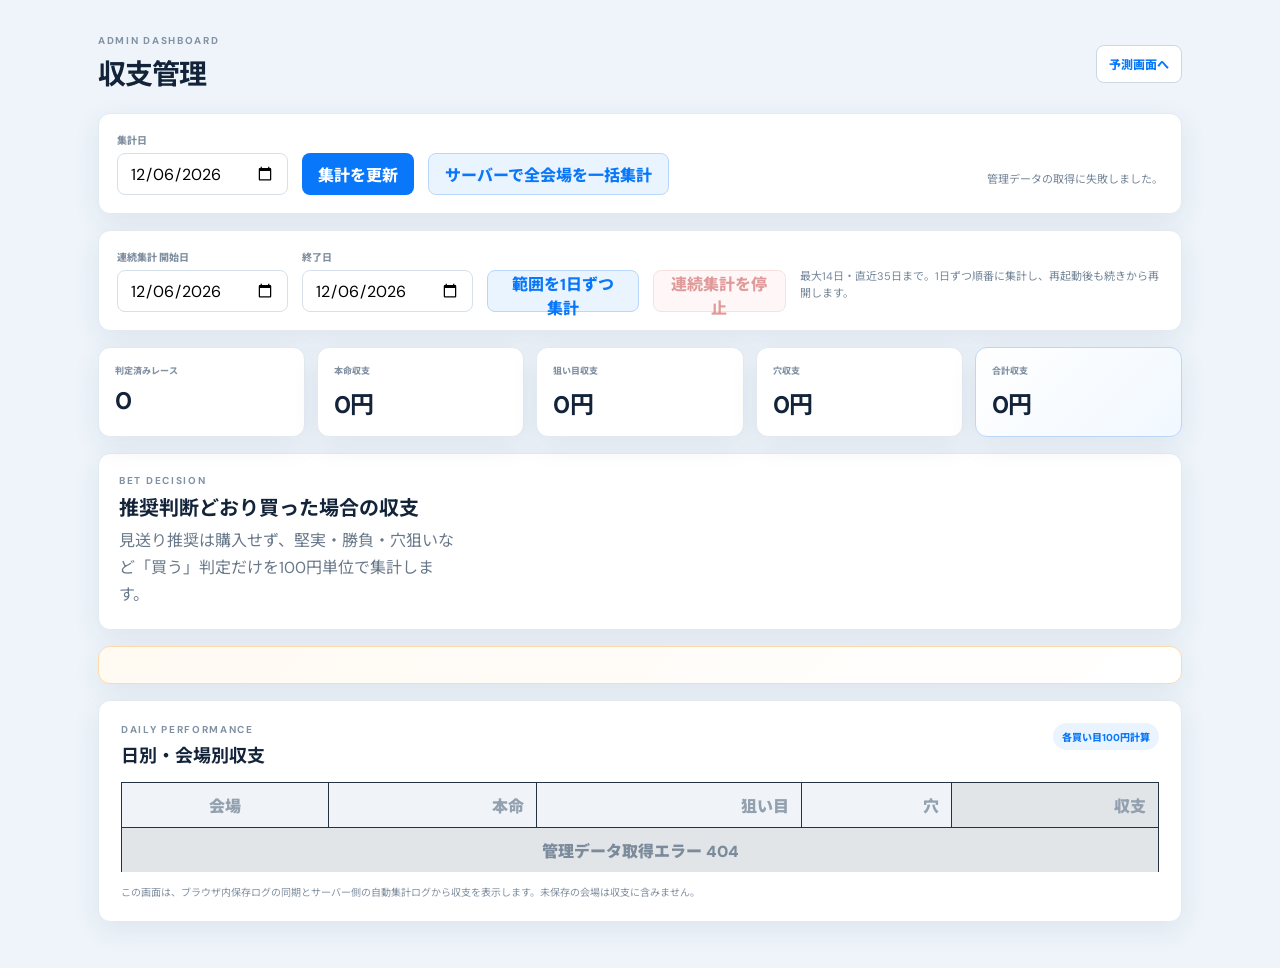
==== commit 1f133413: "Add files via upload" ====
--- a/admin.html
+++ b/admin.html
@@ -8,7 +8,7 @@
   <link rel="preconnect" href="https://fonts.googleapis.com">
   <link rel="preconnect" href="https://fonts.gstatic.com" crossorigin>
   <link href="https://fonts.googleapis.com/css2?family=DM+Sans:wght@400;600;700;800&family=Noto+Sans+JP:wght@400;600;700;800&display=swap" rel="stylesheet">
-  <link rel="stylesheet" href="styles.css?v=20260616-admin-bet-mode">
+  <link rel="stylesheet" href="styles.css?v=20260617-backfill-range">
 </head>
 <body class="admin-page">
   <main class="admin-shell">
@@ -28,6 +28,20 @@
       <button id="adminReload" type="button">集計を更新</button>
       <button id="adminBatchSave" class="admin-secondary-button" type="button">サーバーで全会場を一括集計</button>
       <p id="adminStatus">管理データを読み込みます。</p>
+    </section>
+
+    <section class="admin-control admin-range-control card">
+      <div>
+        <label for="adminRangeFrom">連続集計 開始日</label>
+        <input id="adminRangeFrom" type="date">
+      </div>
+      <div>
+        <label for="adminRangeTo">終了日</label>
+        <input id="adminRangeTo" type="date">
+      </div>
+      <button id="adminRangeStart" class="admin-secondary-button" type="button">範囲を1日ずつ集計</button>
+      <button id="adminRangeCancel" class="admin-secondary-button admin-danger-button" type="button" disabled>連続集計を停止</button>
+      <p>最大14日・直近35日まで。1日ずつ順番に集計し、再起動後も続きから再開します。</p>
     </section>
 
     <section class="admin-summary">
@@ -90,6 +104,6 @@
       <p class="admin-note">この画面は、ブラウザ内保存ログの同期とサーバー側の自動集計ログから収支を表示します。未保存の会場は収支に含みません。</p>
     </section>
   </main>
-  <script src="admin.js?v=20260616-admin-bet-mode"></script>
+  <script src="admin.js?v=20260617-backfill-range"></script>
 </body>
 </html>
--- a/styles.css
+++ b/styles.css
@@ -407,7 +407,7 @@
 .payout-boat { width: 30px; height: 34px; display: grid; place-items: center; flex: 0 0 auto; border-radius: 4px; font-size: 22px; font-weight: 900; box-shadow: 0 2px 2px rgba(0,0,0,.35); }
 .payout-money { padding-right: 12px; font-size: 23px; font-weight: 900; text-align: right; letter-spacing: .03em; }
 .payout-popularity { color: #fff; font-size: 15px; font-weight: 900; }
-.payout-summary { display: grid; grid-template-columns: repeat(3, 1fr); gap: 1px; background: rgba(255,255,255,.15); }
+.payout-summary { display: grid; grid-template-columns: repeat(5, 1fr); gap: 1px; background: rgba(255,255,255,.15); }
 .payout-summary div { padding: 10px 12px; background: rgba(8, 31, 47, .62); }
 .payout-summary small { display: block; margin-bottom: 4px; color: #a9d7ff; font-size: 8px; font-weight: 900; letter-spacing: .12em; }
 .payout-summary strong { color: #fff; font-size: 13px; }
@@ -462,10 +462,12 @@
 .solid-ticket-section .ticket-section-title b { color: #0877f9; }
 .aim-ticket-section .ticket-section-title b { color: #9a6a00; }
 .upset-ticket-section .ticket-section-title b { color: #dc5262; }
+.exacta-ticket-section .ticket-section-title b { color: #198a79; }
 .main-ticket { display: flex; align-items: center; gap: 9px; margin-top: 17px; padding: 14px; border-radius: 9px; background: #071f37; }
 .ticket-section .main-ticket { margin-top: 0; }
 .aim-main-ticket { background: linear-gradient(120deg, #332a12, #182d3f); }
 .upset-main-ticket { background: linear-gradient(120deg, #351b2b, #18253a); }
+.exacta-main-ticket { background: linear-gradient(120deg, #123a33, #18354a); }
 .ticket-label { margin-right: auto; color: #829cb3; font-size: 9px; }
 .ticket-meta { margin-left: auto; color: #9db2c5; font-size: 8px; font-weight: 800; white-space: nowrap; }
 .ticket-boat { width: 32px; height: 32px; display: grid; place-items: center; border-radius: 5px; font-size: 13px; font-weight: 800; }
@@ -594,6 +596,8 @@
 .performance-picks { display: flex; flex-wrap: wrap; gap: 5px; margin-top: 9px; }
 .performance-picks span { padding: 4px 6px; border-radius: 5px; color: #52677c; background: #eef3f8; font-size: 9px; font-weight: 700; }
 .performance-picks span.matched { color: #fff; background: #10a979; }
+.performance-picks span.exacta { color: #5f4f8d; background: #f1edff; }
+.performance-picks span.exacta.matched { color: #fff; background: #8a63d2; }
 .simulated-profit-card { margin-top: 16px; padding: 18px; border: 1px solid #d9e5f0; border-radius: 13px; background: linear-gradient(135deg, #fff, #f5faff); }
 .simulated-profit-head { display: flex; align-items: flex-start; justify-content: space-between; gap: 14px; }
 .simulated-profit-head h3 { margin: 0; font-size: 16px; letter-spacing: -.02em; }
@@ -616,6 +620,102 @@
 .strategy-profit-metrics b { color: #33485d; font-size: 10px; line-height: 1.2; word-break: keep-all; }
 .strategy-profit-grid article.plus strong { color: #0a9a70; }
 .strategy-profit-grid article.minus strong { color: #cf4053; }
+.result-board-card { margin-top: 16px; padding: 18px; border: 1px solid #d9e5f0; border-radius: 13px; background: linear-gradient(135deg, #fff, #f8fbff); }
+.result-board-head { display: flex; align-items: flex-start; justify-content: space-between; gap: 14px; }
+.result-board-head h2, .result-board-head h3 { margin: 0; font-size: 16px; letter-spacing: -.02em; }
+.result-board-head > span { padding: 7px 10px; border-radius: 999px; color: #0877f9; background: #eaf4ff; font-size: 10px; font-weight: 900; white-space: nowrap; }
+.result-board-note { margin: 10px 0 0; color: #7f8e9e; font-size: 9px; line-height: 1.5; }
+.result-board-summary { display: grid; grid-template-columns: repeat(4, minmax(0, 1fr)); gap: 9px; margin-top: 14px; }
+.result-board-stat { min-width: 0; padding: 12px; border: 1px solid #e2ebf4; border-radius: 11px; background: #fff; }
+.result-board-stat small { display: block; color: #8190a1; font-size: 8px; font-weight: 900; letter-spacing: .08em; }
+.result-board-stat strong { display: block; margin-top: 7px; color: #13243a; font-size: 24px; line-height: 1; }
+.result-board-stat span, .result-board-stat b { display: block; margin-top: 6px; color: #7f8e9e; font-size: 9px; line-height: 1.35; }
+.result-board-stat b { color: #33485d; }
+.result-board-stat.honmei strong { color: #0877f9; }
+.result-board-stat.nerai strong { color: #0a9a70; }
+.result-board-stat.ana strong { color: #cf4053; }
+.result-board-stat.nirentan strong { color: #8a63d2; }
+.result-board-stat.disabled { opacity: .55; background: #f7f9fb; }
+.result-board-races { display: grid; grid-template-columns: 1fr; gap: 10px; margin-top: 13px; }
+.result-board-race { display: grid; grid-template-columns: 132px minmax(0, 1fr); gap: 14px; align-items: center; min-width: 0; padding: 12px 14px; border: 1px solid #e2ebf4; border-radius: 13px; background: #fff; }
+.result-board-race-main { min-width: 0; }
+.result-board-race-main small { display: block; color: #8292a4; font-size: 8px; font-weight: 900; letter-spacing: .16em; }
+.result-board-race-main strong { display: block; margin-top: 4px; color: #17283b; font-size: 24px; line-height: 1; letter-spacing: -.04em; }
+.result-board-race-main span { display: block; margin-top: 6px; color: #6f7f90; font-size: 10px; font-weight: 800; line-height: 1.35; }
+.result-board-race-hits { display: grid; gap: 7px; min-width: 0; }
+.result-board-race.winner { border-color: #bde4d6; background: linear-gradient(135deg, #f5fcf9, #fff); }
+.result-board-race.high-payout { grid-template-columns: 148px minmax(0, 1fr); padding: 15px 18px; border: 0; overflow: hidden; box-shadow: 0 10px 28px rgba(185, 77, 120, .16); }
+.result-board-race.high-payout .result-board-race-main small,
+.result-board-race.high-payout .result-board-race-main strong,
+.result-board-race.high-payout .result-board-race-main span { color: #fff; text-shadow: 0 1px 3px rgba(0,0,0,.16); }
+.result-board-race.high-payout.gold {
+  background: linear-gradient(100deg, #b53793 0%, #d06349 42%, #d7c63a 100%);
+}
+.result-board-race.high-payout.rainbow {
+  background: linear-gradient(90deg, #ff3b71, #ff9f1c, #ffe347, #21c77a, #13b5ff, #7b61ff, #ff3bcb, #ff3b71);
+  background-size: 260% 100%;
+  animation: rainbow-flow 7s linear infinite;
+}
+.result-board-race.hit { border-color: #bde4d6; background: #f5fcf9; }
+.result-board-race.miss { border-color: #edf1f5; background: #fbfcfd; }
+.result-board-race.pending { border-style: dashed; background: #f8fafc; }
+.result-board-hit-line { display: grid; grid-template-columns: minmax(120px, 1fr) 110px 90px; gap: 8px; align-items: stretch; min-width: 0; }
+.result-board-hit-line span { display: grid; gap: 3px; min-width: 0; padding: 8px 10px; border-radius: 10px; color: #0b8060; background: #e7f8f1; }
+.result-board-hit-line small { color: currentColor; opacity: .68; font-size: 7px; font-weight: 900; letter-spacing: .12em; }
+.result-board-hit-line b { overflow: hidden; color: currentColor; font-size: 13px; line-height: 1.15; text-overflow: ellipsis; white-space: nowrap; }
+.result-board-hit-line span:last-child b { font-size: 20px; letter-spacing: -.03em; }
+.result-board-hit-line.gold span { color: #6a4300; background: linear-gradient(135deg, #fff4b7, #f7c849 52%, #fff1a2); border: 1px solid rgba(224, 182, 41, .8); }
+.result-board-hit-line.rainbow span { color: #fff; background: rgba(255,255,255,.16); border: 1px solid rgba(255,255,255,.42); text-shadow: 0 1px 3px rgba(0,0,0,.2); }
+.result-board-chip { display: inline-grid; gap: 2px; max-width: 100%; padding: 8px 10px; border-radius: 12px; color: #0b8060; background: #e7f8f1; font-size: 9px; font-weight: 900; white-space: nowrap; }
+.result-board-chip small { font-size: 8px; letter-spacing: .03em; }
+.result-board-chip b { font-size: 22px; line-height: 1; letter-spacing: -.03em; }
+.result-board-chip.nerai { color: #906a10; background: #fff6df; }
+.result-board-chip.ana { color: #bb4055; background: #fff0f3; }
+.result-board-chip.nirentan { color: #6e4cb4; background: #f1edff; }
+.result-board-chip.miss, .result-board-chip.pending { color: #8b99a8; background: #eef3f7; }
+.result-board-chip.gold { color: #6a4300; background: linear-gradient(135deg, #fff4b7, #f7c849 52%, #fff1a2); border: 1px solid #e0b629; box-shadow: 0 0 0 2px rgba(247, 200, 73, .16); }
+.result-board-chip.rainbow {
+  color: #fff;
+  background: linear-gradient(90deg, #ff3b71, #ff9f1c, #ffe347, #21c77a, #13b5ff, #7b61ff, #ff3bcb, #ff3b71);
+  background-size: 260% 100%;
+  border: 1px solid rgba(255,255,255,.62);
+  box-shadow: 0 0 0 2px rgba(255, 66, 148, .16), 0 8px 18px rgba(123, 97, 255, .18);
+  text-shadow: 0 1px 3px rgba(0,0,0,.22);
+  animation: rainbow-flow 5s linear infinite;
+}
+.korogashi-game { margin-top: 18px; padding: 22px 24px; background: linear-gradient(135deg, #fff, #f7fbff 58%, #fff8ed); }
+.korogashi-game .card-heading > span { padding: 7px 10px; border-radius: 999px; color: #0877f9; background: #eaf4ff; font-size: 10px; font-weight: 900; white-space: nowrap; }
+.korogashi-game .card-heading > span.buy { color: #0a9a70; background: #e6f8f1; }
+.korogashi-game .card-heading > span.watch { color: #9a7312; background: #fff7df; }
+.korogashi-game-content { display: grid; gap: 12px; margin-top: 14px; }
+.korogashi-main { display: grid; grid-template-columns: minmax(0, 1fr) auto; gap: 14px; align-items: center; padding: 17px; border: 1px solid #d9e6f3; border-radius: 15px; background: #fff; box-shadow: 0 12px 28px rgba(19, 37, 58, .06); }
+.korogashi-main.hit { border-color: #bde4d6; background: linear-gradient(135deg, #f3fbf8, #fff); }
+.korogashi-main.miss { border-color: #f0c5cc; background: linear-gradient(135deg, #fff7f8, #fff); }
+.korogashi-main small { display: block; color: #8190a1; font-size: 9px; font-weight: 900; letter-spacing: .12em; }
+.korogashi-main h3 { margin: 5px 0 6px; color: #14263b; font-size: clamp(22px, 3vw, 32px); letter-spacing: -.04em; }
+.korogashi-main p { margin: 0; color: #64778a; font-size: 11px; line-height: 1.6; }
+.korogashi-ticket { display: flex; flex-wrap: wrap; align-items: center; justify-content: flex-end; gap: 6px; }
+.korogashi-ticket .table-boat { width: 38px; height: 38px; font-size: 16px; }
+.korogashi-ticket i { color: #9aa8b6; font-style: normal; font-weight: 900; }
+.korogashi-ticket em { color: #9aa8b6; font-style: normal; font-weight: 900; }
+.korogashi-month-result { display: grid; gap: 6px; justify-items: end; }
+.korogashi-month-result strong { color: #0a9a70; font-size: clamp(24px, 3vw, 34px); line-height: 1; letter-spacing: -.04em; }
+.korogashi-month-result span { color: #7b8a99; font-size: 10px; font-weight: 900; }
+.korogashi-exacta { display: flex; align-items: center; gap: 5px; padding: 5px; border: 1px solid #e1e9f2; border-radius: 9px; background: #f7faff; }
+.korogashi-exacta.matched { border-color: #8a63d2; background: #f2edff; box-shadow: 0 0 0 2px rgba(138, 99, 210, .08); }
+.korogashi-game-stats { display: grid; grid-template-columns: repeat(5, minmax(0, 1fr)); gap: 9px; }
+.korogashi-game-stats span { min-width: 0; padding: 12px; border: 1px solid #e3ebf3; border-radius: 11px; background: #fff; }
+.korogashi-game-stats small { display: block; margin-bottom: 4px; color: #8b99a8; font-size: 8px; font-weight: 900; letter-spacing: .08em; }
+.korogashi-game-stats b { color: #1b2d42; font-size: 14px; word-break: keep-all; }
+.korogashi-game-stats .plus b { color: #0a9a70; }
+.korogashi-game-stats .minus b { color: #cf4053; }
+.korogashi-month-days { display: grid; grid-template-columns: repeat(2, minmax(0, 1fr)); gap: 9px; }
+.korogashi-month-days article { min-width: 0; padding: 13px; border: 1px solid #e3ebf3; border-radius: 12px; background: #fff; }
+.korogashi-month-days small { display: block; color: #8b99a8; font-size: 8px; font-weight: 900; letter-spacing: .08em; }
+.korogashi-month-days b { display: block; margin-top: 6px; color: #14263b; font-size: 14px; }
+.korogashi-month-days span { display: block; margin-top: 6px; color: #6f7f90; font-size: 10px; line-height: 1.5; }
+.korogashi-jump { justify-self: start; padding: 10px 14px; border: 0; border-radius: 9px; color: #fff; background: #0877f9; font-size: 11px; font-weight: 900; cursor: pointer; }
+.korogashi-jump:hover { background: #006ee8; }
 
 .racer-card { margin-top: 18px; padding: 22px 24px 10px; }
 .legend { display: flex; align-items: center; gap: 7px; color: #8a99aa; font-size: 9px; }
@@ -673,6 +773,9 @@
 .admin-control button:disabled { opacity: .55; }
 .admin-control .admin-secondary-button { color: #0877f9; background: #eaf4ff; border: 1px solid #b8d7fb; }
 .admin-control .admin-secondary-button:hover { background: #dff0ff; }
+.admin-control .admin-danger-button { color: #c74848; background: #fff1f1; border-color: #f3c7c7; }
+.admin-range-control { align-items: end; }
+.admin-range-control p { max-width: 380px; line-height: 1.6; }
 .admin-control p { margin: 0 0 9px auto; color: #758699; font-size: 11px; }
 .admin-summary { display: grid; grid-template-columns: repeat(5, minmax(0, 1fr)); gap: 12px; margin-bottom: 16px; }
 .admin-summary article { padding: 16px; }
@@ -705,6 +808,7 @@
 .admin-table th:first-child, .admin-table td:first-child { text-align: center; }
 .admin-table thead th, .admin-table tfoot th { background: #f0f4f8; font-weight: 900; }
 .admin-table td:last-child, .admin-table th:last-child { background: #e2e5e8; font-weight: 900; }
+.admin-source-note { display: block; margin-top: 4px; color: #8190a1; font-size: 9px; font-weight: 700; line-height: 1.4; }
 .admin-empty { color: #7c8b9b; text-align: center !important; }
 .admin-note { margin: 12px 0 0; color: #8190a1; font-size: 10px; }
 
@@ -727,6 +831,9 @@
   .daily-performance-grid { grid-template-columns: repeat(2, minmax(0, 1fr)); }
   .performance-race-list { grid-template-columns: 1fr; }
   .strategy-profit-grid { grid-template-columns: 1fr; }
+  .result-board-summary { grid-template-columns: repeat(2, minmax(0, 1fr)); }
+  .korogashi-main { grid-template-columns: 1fr; }
+  .korogashi-game-stats { grid-template-columns: 1fr 1fr; }
 }
 
 @media (max-width: 820px) {
@@ -765,6 +872,8 @@
   .race-ranking-list { grid-template-columns: repeat(3, minmax(0, 1fr)); }
   .daily-performance-grid { grid-template-columns: repeat(2, minmax(0, 1fr)); }
   .performance-race-list { grid-template-columns: 1fr; }
+  .result-board-race, .result-board-race.high-payout { grid-template-columns: 1fr; }
+  .result-board-hit-line { grid-template-columns: 1fr 96px 82px; }
   footer { display: block; line-height: 1.6; }
 }
 
@@ -777,6 +886,7 @@
   .plan-actions { display: grid; }
   .demo-notice { align-items: flex-start; line-height: 1.5; }
   .main-prediction, .racer-card, .value-card, .ranking-card, .performance-card { padding: 19px 15px; }
+  .result-board-summary { grid-template-columns: 1fr; }
   .result-card { padding: 19px 15px; }
   .official-card { padding: 19px 15px; }
   .official-source { align-items: flex-start; gap: 12px; }
@@ -795,6 +905,10 @@
   .payout-boat { width: 24px; height: 28px; font-size: 16px; }
   .payout-money { font-size: 16px; }
   .payout-summary { grid-template-columns: 1fr; }
+  .result-board-race { padding: 12px; }
+  .result-board-race-main strong { font-size: 22px; }
+  .result-board-hit-line { grid-template-columns: 1fr; }
+  .result-board-hit-line span:last-child b { font-size: 18px; }
   .value-picks { grid-template-columns: 1fr; }
   .race-ranking-list { grid-template-columns: repeat(2, minmax(0, 1fr)); }
   .daily-performance { padding: 13px; }
@@ -803,5 +917,10 @@
   .simulated-profit-head { display: block; }
   .simulated-profit-head > span { display: inline-block; margin-top: 10px; }
   .strategy-profit-grid { grid-template-columns: 1fr; }
+  .korogashi-game { padding: 19px 15px; }
+  .korogashi-ticket .table-boat { width: 32px; height: 32px; font-size: 13px; }
+  .korogashi-month-result { justify-items: start; }
+  .korogashi-game-stats { grid-template-columns: 1fr; }
+  .korogashi-month-days { grid-template-columns: 1fr; }
   .value-legend span { display: none; }
 }
